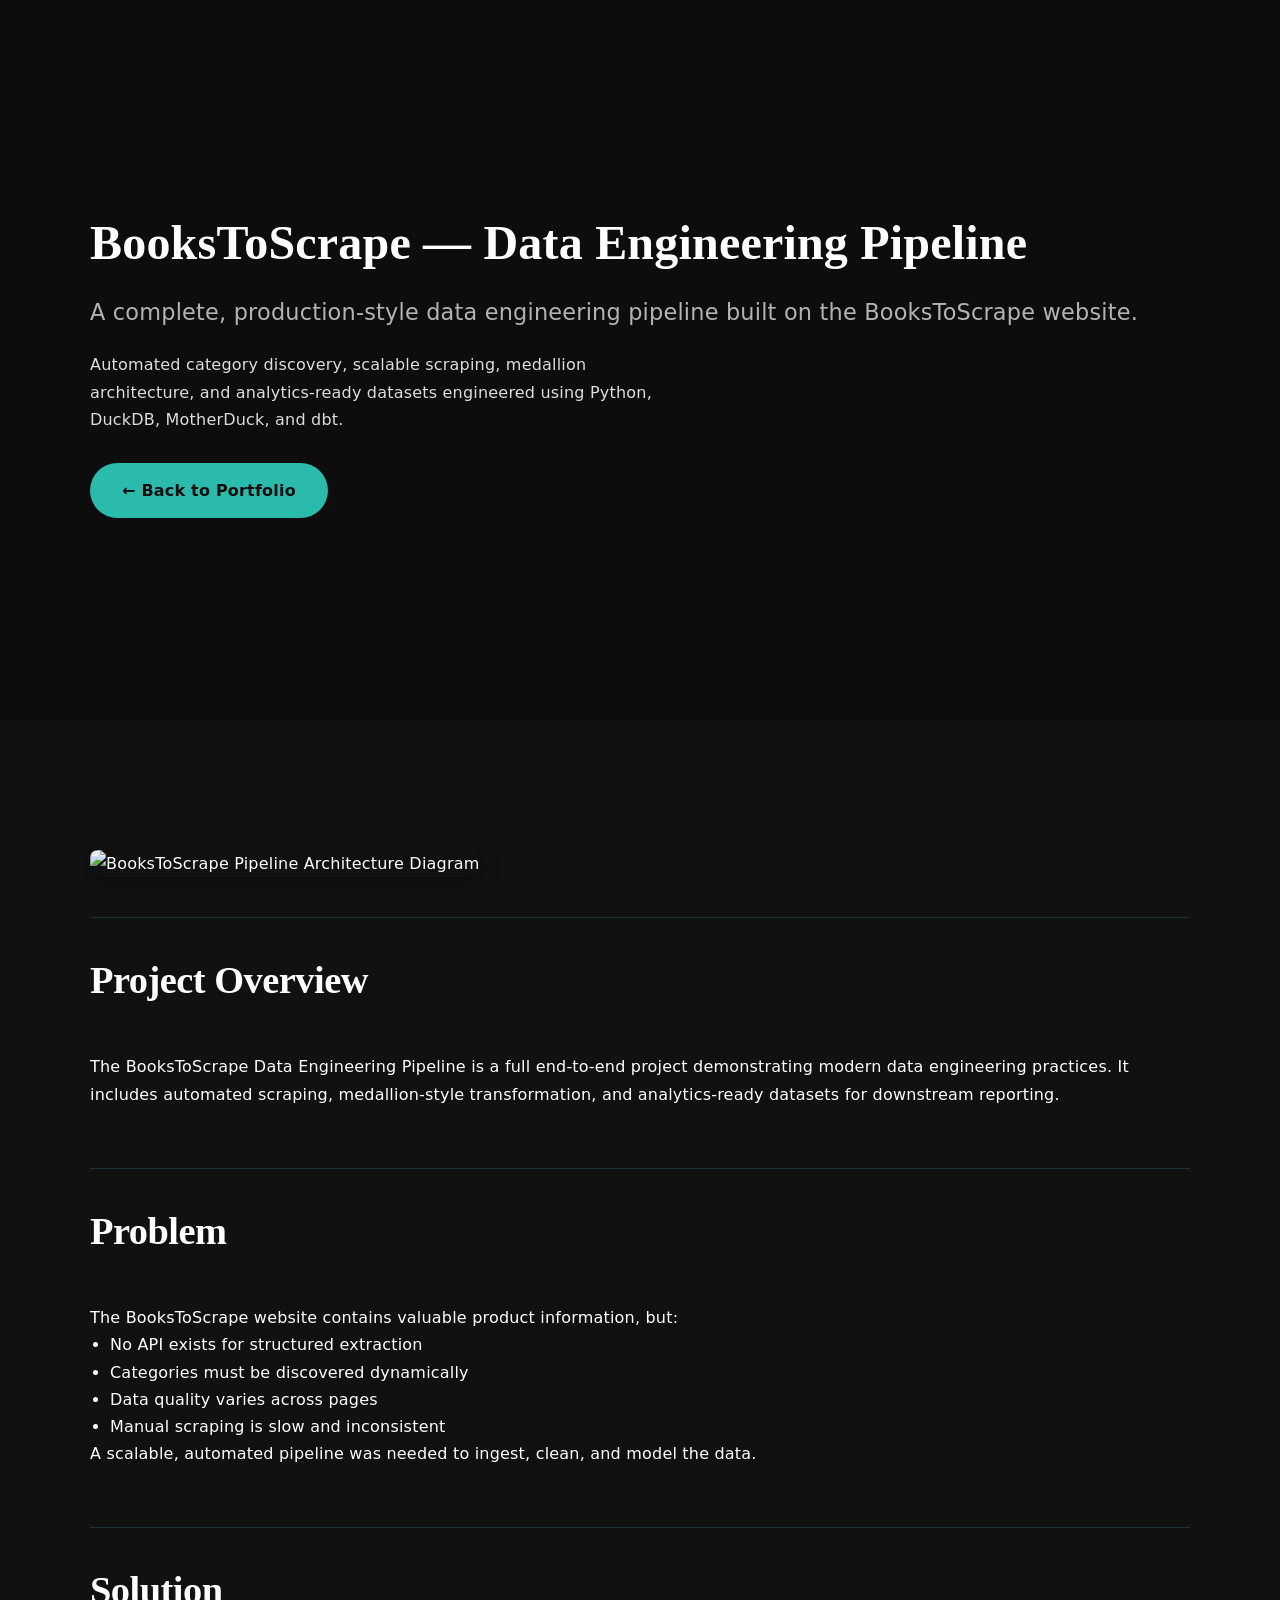
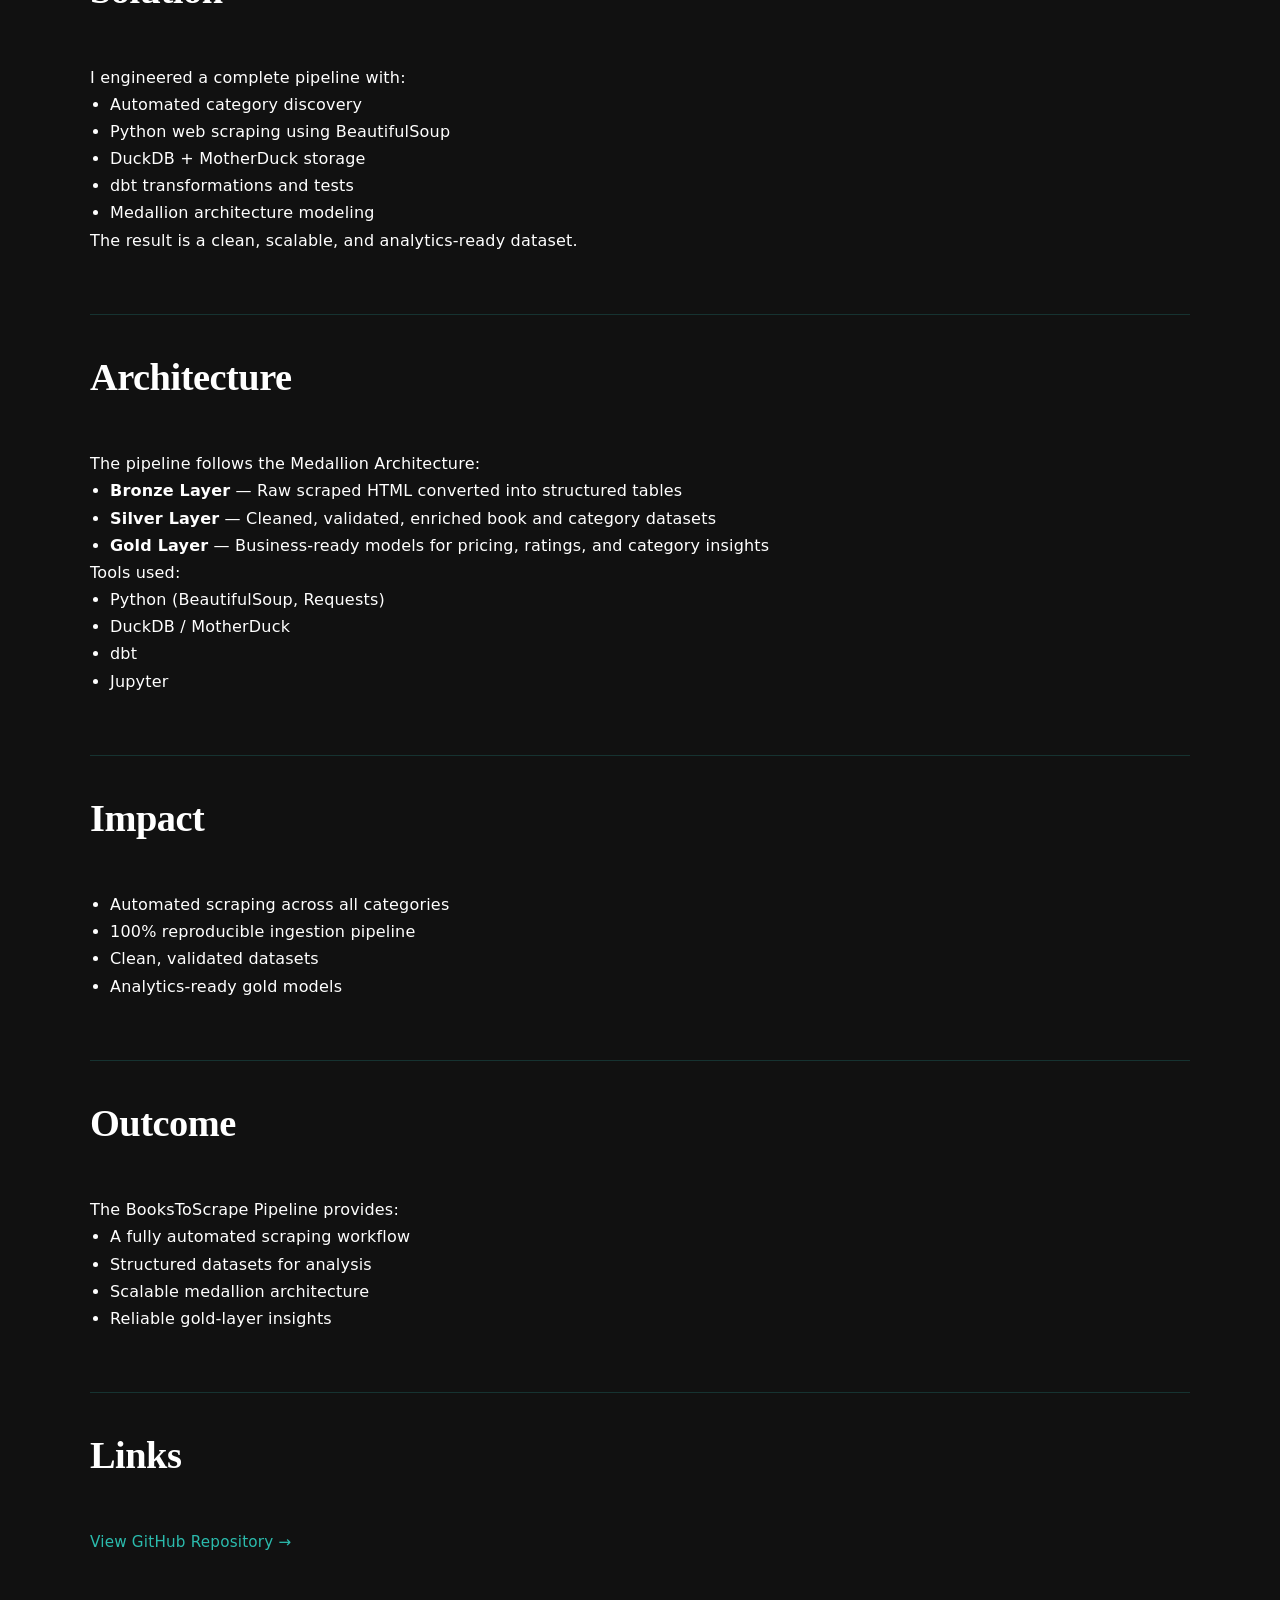
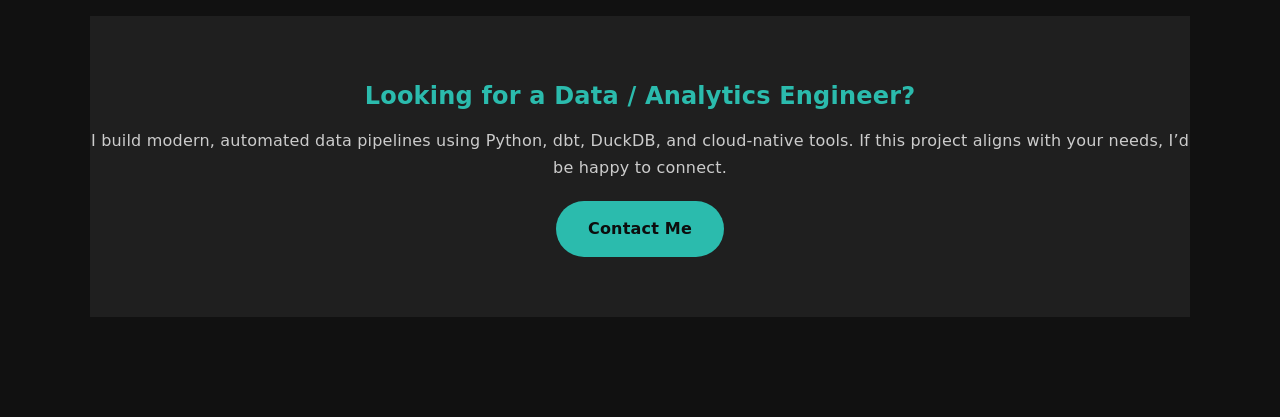
==== case-studies/books-pipeline.html @ 686584de "added new project pages" ====
<!DOCTYPE html> 
<html lang="en"> 
<head> 
    <meta charset="UTF-8"> 
    <title>BooksToScrape Data Engineering Pipeline — Case Study</title> 
    <meta name="viewport" content="width=device-width, initial-scale=1"> 
    <link rel="stylesheet" href="../assets/css/style.css"> 
</head> 

<body class="fade-in">

<header class="section-hero">
    <div class="container">
        <h1 class="hero-title">BooksToScrape — Data Engineering Pipeline</h1>
        <p class="hero-subtitle">A complete, production‑style data engineering pipeline built on the BooksToScrape website.</p>
        <p class="hero-tagline">
            Automated category discovery, scalable scraping, medallion architecture, and analytics‑ready datasets
            engineered using Python, DuckDB, MotherDuck, and dbt.
        </p>
        <a href="../index.html" class="cta-button">← Back to Portfolio</a>
    </div>
</header>

<section class="section-work">
    <div class="container">

        <!-- Full-width architecture diagram -->
        <div class="case-diagram fade-in">
            <img src="../assets/images/books_pipeline_architecture.png" alt="BooksToScrape Pipeline Architecture Diagram">
        </div>

        <!-- Overview -->
        <div class="case-study">
            <h2 class="section-title">Project Overview</h2>
            <p>
                The BooksToScrape Data Engineering Pipeline is a full end‑to‑end project demonstrating modern
                data engineering practices. It includes automated scraping, medallion‑style transformation,
                and analytics‑ready datasets for downstream reporting.
            </p>
        </div>

        <!-- Problem -->
        <div class="case-study">
            <h2 class="section-title">Problem</h2>
            <p>
                The BooksToScrape website contains valuable product information, but:
            </p>
            <ul class="case-metrics">
                <li>No API exists for structured extraction</li>
                <li>Categories must be discovered dynamically</li>
                <li>Data quality varies across pages</li>
                <li>Manual scraping is slow and inconsistent</li>
            </ul>
            <p>
                A scalable, automated pipeline was needed to ingest, clean, and model the data.
            </p>
        </div>

        <!-- Solution -->
        <div class="case-study">
            <h2 class="section-title">Solution</h2>
            <p>
                I engineered a complete pipeline with:
            </p>
            <ul class="case-metrics">
                <li>Automated category discovery</li>
                <li>Python web scraping using BeautifulSoup</li>
                <li>DuckDB + MotherDuck storage</li>
                <li>dbt transformations and tests</li>
                <li>Medallion architecture modeling</li>
            </ul>
            <p>
                The result is a clean, scalable, and analytics‑ready dataset.
            </p>
        </div>

        <!-- Architecture -->
        <div class="case-study">
            <h2 class="section-title">Architecture</h2>
            <p>The pipeline follows the Medallion Architecture:</p>
            <ul class="case-metrics">
                <li><strong>Bronze Layer</strong> — Raw scraped HTML converted into structured tables</li>
                <li><strong>Silver Layer</strong> — Cleaned, validated, enriched book and category datasets</li>
                <li><strong>Gold Layer</strong> — Business‑ready models for pricing, ratings, and category insights</li>
            </ul>
            <p>Tools used:</p>
            <ul class="case-metrics">
                <li>Python (BeautifulSoup, Requests)</li>
                <li>DuckDB / MotherDuck</li>
                <li>dbt</li>
                <li>Jupyter</li>
            </ul>
        </div>

        <!-- Impact -->
        <div class="case-study">
            <h2 class="section-title">Impact</h2>
            <ul class="case-metrics">
                <li>Automated scraping across all categories</li>
                <li>100% reproducible ingestion pipeline</li>
                <li>Clean, validated datasets</li>
                <li>Analytics‑ready gold models</li>
            </ul>
        </div>

        <!-- Outcome -->
        <div class="case-study">
            <h2 class="section-title">Outcome</h2>
            <p>
                The BooksToScrape Pipeline provides:
            </p>
            <ul class="case-metrics">
                <li>A fully automated scraping workflow</li>
                <li>Structured datasets for analysis</li>
                <li>Scalable medallion architecture</li>
                <li>Reliable gold‑layer insights</li>
            </ul>
        </div>

        <!-- Links -->
        <div class="case-study">
            <h2 class="section-title">Links</h2>
            <div class="case-links">
                <a href="https://github.com/olayinkaogunneye/BooksToScrape-Pipeline" target="_blank">View GitHub Repository →</a>
            </div>
        </div>

        <!-- Recruiter CTA -->
        <div class="section-cta">
            <h2>Looking for a Data / Analytics Engineer?</h2>
            <p>
                I build modern, automated data pipelines using Python, dbt, DuckDB, and cloud‑native tools.
                If this project aligns with your needs, I’d be happy to connect.
            </p>
            <a href="mailto:olayinkaogunneye@gmail.com" class="cta-button">Contact Me</a>
        </div>

    </div>
</section>

<button id="scrollTopBtn" class="scroll-top-btn">↑</button>
<script src="../assets/js/main.js"></script>

</body> </html>
---- assets/css/style.css ----
/* =========================================
   BASE RESET
========================================= */
* {
    margin: 0;
    padding: 0;
    box-sizing: border-box;
}

html {
    scroll-behavior: smooth;
}

body {
    font-family: 'Inter', system-ui, -apple-system, BlinkMacSystemFont, sans-serif;
    background-color: #0D0D0D;
    color: #FFFFFF;
    line-height: 1.7;
    letter-spacing: 0.2px;
}

/* =========================================
   LAYOUT
========================================= */
.container {
    width: 90%;
    max-width: 1100px;
    margin: 0 auto;
}

section {
    padding: 100px 0;
}

.section-title {
    font-family: 'Playfair Display', serif;
    font-size: 2.4rem;
    margin-bottom: 40px;
    letter-spacing: -0.5px;
}

/* =========================================
   ANIMATIONS
========================================= */
.fade-in {
    opacity: 0;
    transform: translateY(12px);
    transition: opacity 0.7s ease-out, transform 0.7s ease-out;
}

.fade-in-visible {
    opacity: 1;
    transform: translateY(0);
}

/* =========================================
   HERO
========================================= */
.section-hero {
    min-height: 80vh;
    display: flex;
    align-items: center;
    background-color: #0D0D0D;
}

.hero-title {
    font-family: 'Playfair Display', serif;
    font-size: 3rem;
    margin-bottom: 10px;
}

.hero-subtitle {
    font-size: 1.4rem;
    color: #B3B3B3;
    margin-bottom: 20px;
}

.hero-tagline {
    max-width: 600px;
    margin-bottom: 30px;
    color: #DDDDDD;
}

/* CTA Button */
.cta-button {
    display: inline-block;
    padding: 14px 32px;
    border-radius: 50px;
    background-color: #2BBBAD;
    color: #0D0D0D;
    font-weight: 600;
    text-decoration: none;
    transition: background-color 0.25s ease, transform 0.25s ease;
}

.cta-button:hover {
    background-color: #25A69A;
    transform: translateY(-2px);
}

/* =========================================
   METRICS
========================================= */
.section-metrics {
    background-color: #111111;
}

.metrics-grid {
    display: grid;
    grid-template-columns: repeat(auto-fit, minmax(180px, 1fr));
    gap: 24px;
}

.metric-item {
    padding: 20px 0;
}

.metric-value {
    display: block;
    font-size: 2rem;
    font-weight: 700;
    color: #2BBBAD;
}

.metric-label {
    display: block;
    color: #B3B3B3;
    margin-top: 6px;
}

/* =========================================
   SERVICES
========================================= */
.section-services {
    background-color: #0D0D0D;
}

.services-grid {
    display: grid;
    grid-template-columns: repeat(auto-fit, minmax(220px, 1fr));
    gap: 32px;
}

.service-item h3 {
    font-size: 1.2rem;
    margin-bottom: 10px;
}

.service-item p {
    color: #CCCCCC;
    font-size: 0.95rem;
}

/* =========================================
   CASE STUDIES
========================================= */
.section-work {
    background-color: #111111;
}

.case-study {
    margin-bottom: 60px;
    border-top: 1px solid #2BBBAD33;
    padding-top: 30px;
}

.case-title {
    font-size: 1.8rem;
    margin-bottom: 25px;
}

.case-block {
    margin-bottom: 18px;
}

.case-block h4 {
    font-size: 1rem;
    color: #2BBBAD;
    margin-bottom: 6px;
}

.case-block p,
.case-block ul {
    color: #DDDDDD;
    font-size: 0.95rem;
}

.case-metrics {
    list-style: disc;
    padding-left: 20px;
}

/* Diagram Styling */
.case-diagram {
    margin: 30px 0 40px;
}

.case-diagram img {
    width: 100%;
    border-radius: 8px;
    box-shadow: 0 4px 18px rgba(0, 0, 0, 0.35);
    opacity: 0;
    transform: scale(0.98);
    transition: opacity 0.8s ease-out, transform 0.8s ease-out;
}

.case-diagram img.fade-in-visible {
    opacity: 1;
    transform: scale(1);
}

.case-links a {
    margin-right: 18px;
    font-size: 0.95rem;
    color: #2BBBAD;
    text-decoration: none;
}

.case-links a:hover {
    text-decoration: underline;
}

/* =========================================
   EXPERIENCE TIMELINE
========================================= */
.section-experience {
    background-color: #0D0D0D;
}

.timeline {
    border-left: 2px solid #2BBBAD55;
    padding-left: 24px;
}

.timeline-item {
    position: relative;
    margin-bottom: 30px;
}

.timeline-dot {
    position: absolute;
    left: -11px;
    top: 4px;
    width: 16px;
    height: 16px;
    border-radius: 50%;
    background-color: #2BBBAD;
    border: 3px solid #0D0D0D;
}

.timeline-content h3 {
    font-size: 1.1rem;
    margin-bottom: 6px;
}

.timeline-content p {
    color: #CCCCCC;
    font-size: 0.95rem;
}

/* =========================================
   CTA SECTION
========================================= */
.section-cta {
    background-color: #1F1F1F;
    text-align: center;
    padding: 60px 0;
}

.section-cta h2 {
    color: #2BBBAD;
    margin-bottom: 10px;
}

.section-cta p {
    color: #CCCCCC;
    margin-bottom: 20px;
}

/* =========================================
   SCROLL TO TOP BUTTON
========================================= */
.scroll-top-btn {
    position: fixed;
    bottom: 40px;
    right: 40px;
    background-color: #2BBBAD;
    color: #0D0D0D;
    border: none;
    padding: 14px 18px;
    border-radius: 50%;
    font-size: 22px;
    cursor: pointer;
    opacity: 0;
    transform: scale(0.9);
    transition: opacity 0.3s ease, transform 0.3s ease;
}

.scroll-top-btn.visible {
    opacity: 1;
    transform: scale(1);
}

/* =========================================
   FOOTER
========================================= */
.footer {
    background-color: #050505;
    padding: 60px 0 40px;
    text-align: center;
}

.footer-name {
    font-family: 'Playfair Display', serif;
    font-size: 1.3rem;
    margin-bottom: 4px;
}

.footer-role {
    color: #B3B3B3;
    margin-bottom: 16px;
}

.footer-links a {
    margin: 0 14px;
    color: #2BBBAD;
    font-size: 1rem;
    text-decoration: none;
}

.footer-links a:hover {
    text-decoration: underline;
}

.footer-copy {
    margin-top: 16px;
    font-size: 0.85rem;
    color: #777777;
}

/* =========================================
   RESPONSIVE
========================================= */
@media (max-width: 768px) {
    .hero-title {
        font-size: 2.4rem;
    }

    .hero-subtitle {
        font-size: 1.2rem;
    }

    section {
        padding: 70px 0;
    }
}
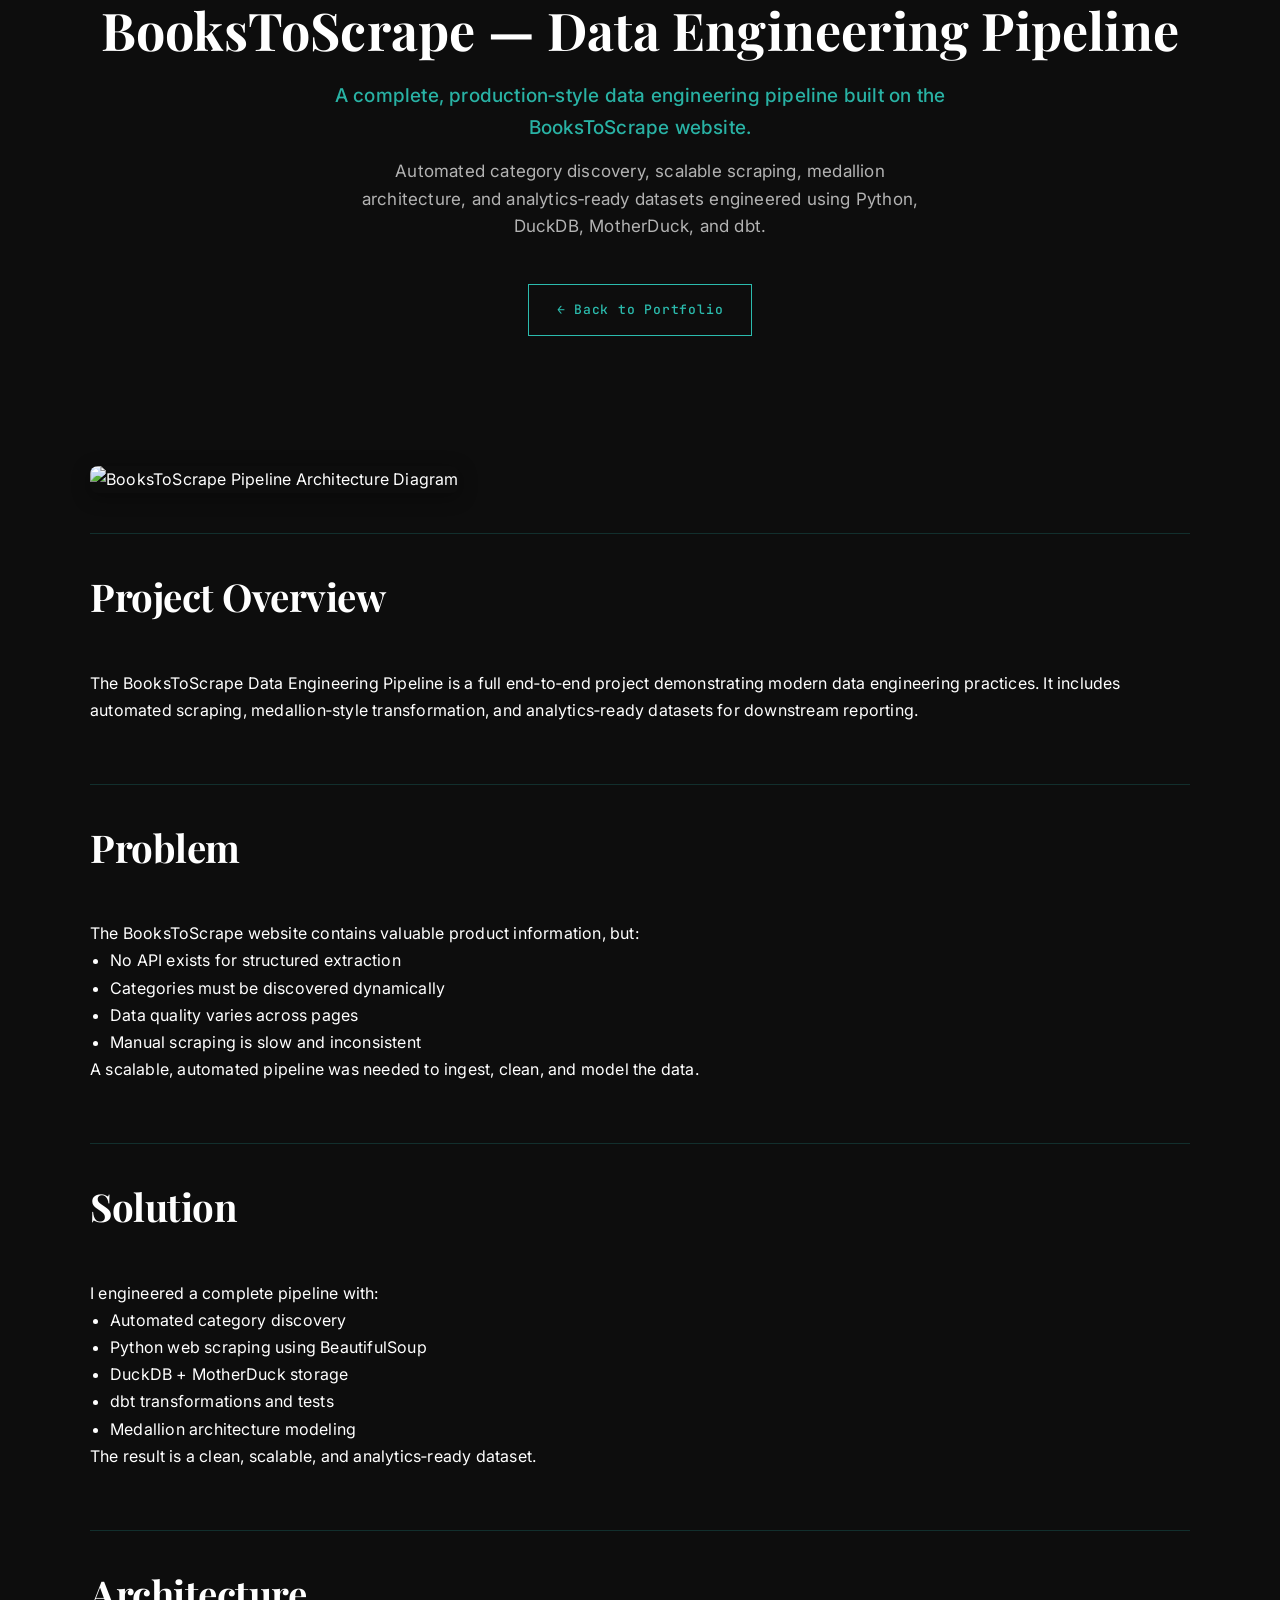
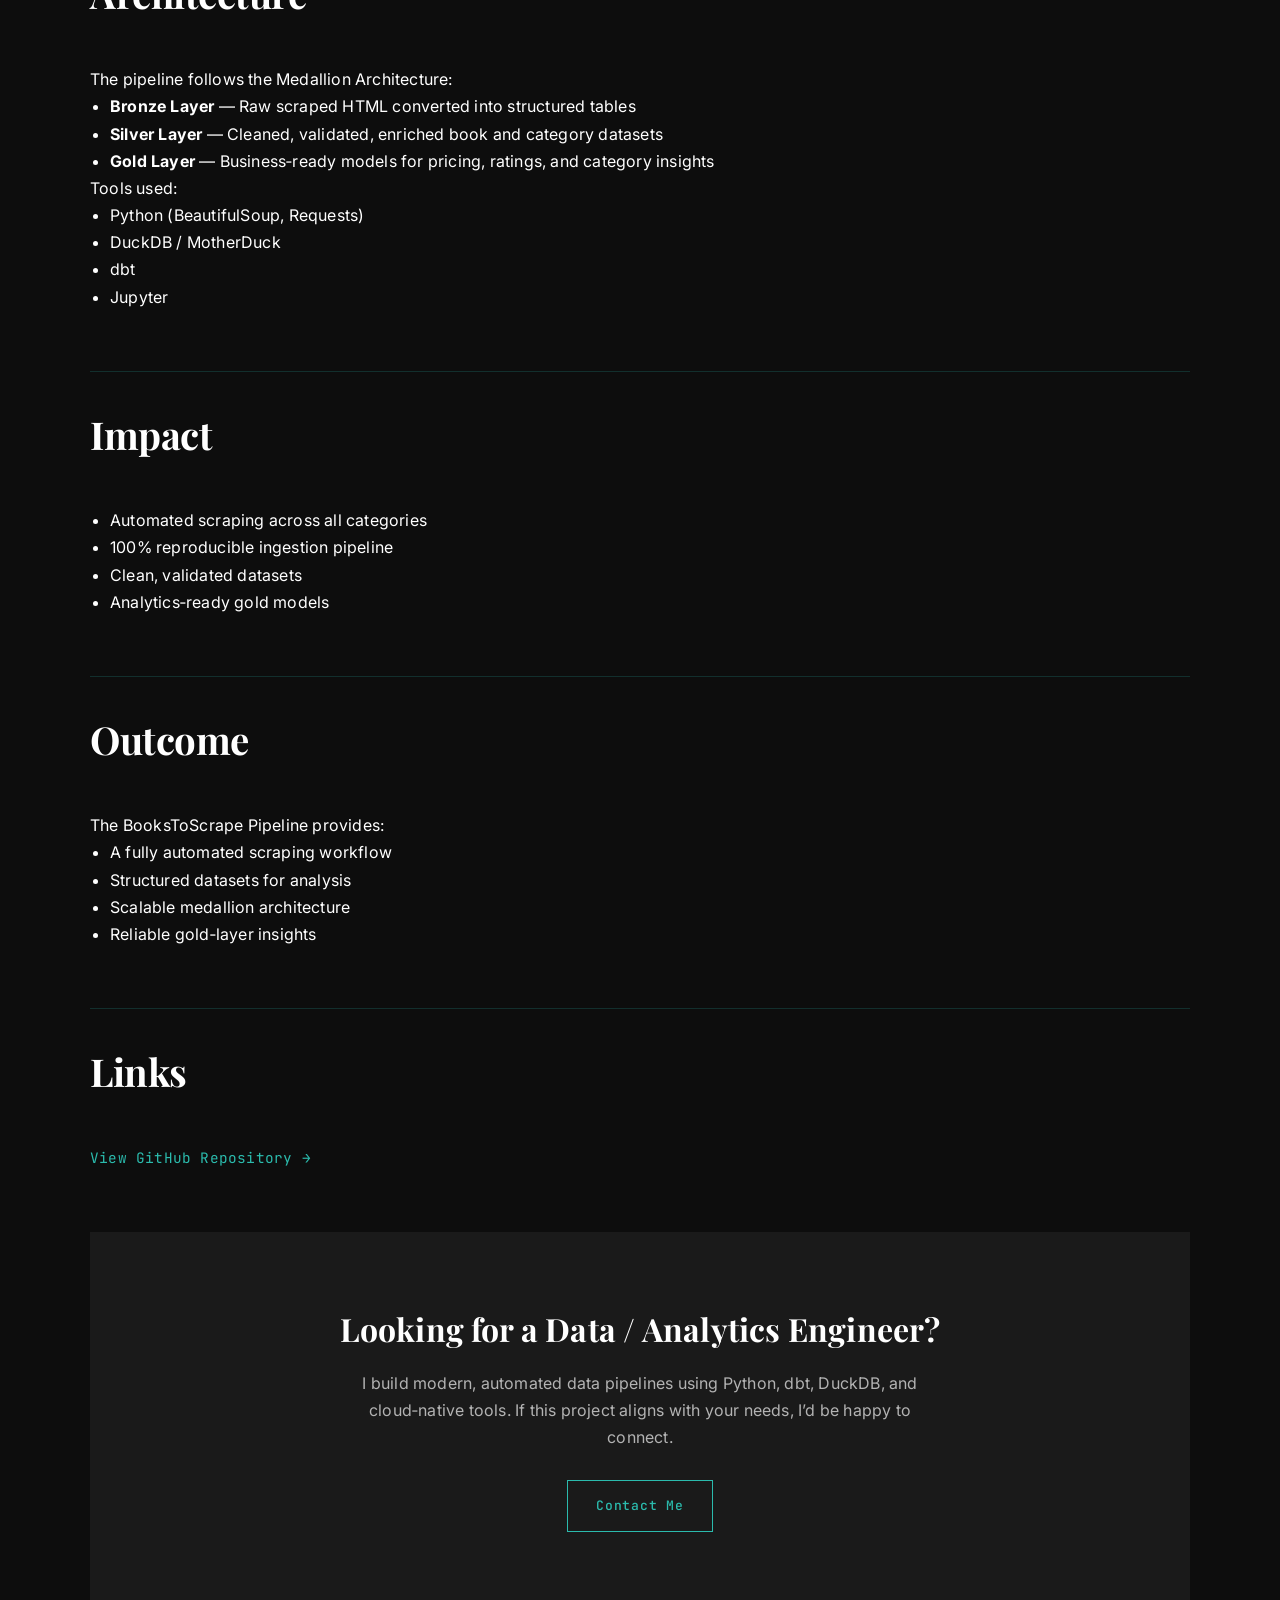
==== commit ffd9c3e9: "added new files" ====
--- a/case-studies/books-pipeline.html
+++ b/case-studies/books-pipeline.html
@@ -4,6 +4,9 @@
     <meta charset="UTF-8"> 
     <title>BooksToScrape Data Engineering Pipeline — Case Study</title> 
     <meta name="viewport" content="width=device-width, initial-scale=1"> 
+        <link rel="preconnect" href="https://fonts.googleapis.com">
+    <link rel="preconnect" href="https://fonts.gstatic.com" crossorigin>
+    <link href="https://fonts.googleapis.com/css2?family=Inter:wght@300;400;500;600;700&family=Playfair+Display:ital,wght@0,500;0,700;1,500&family=JetBrains+Mono:wght@400;500&display=swap" rel="stylesheet">
     <link rel="stylesheet" href="../assets/css/style.css"> 
 </head> 
 
--- a/assets/css/style.css
+++ b/assets/css/style.css
@@ -7,14 +7,28 @@
     box-sizing: border-box;
 }
 
+:root {
+    --bg: #0d0d0d;
+    --bg-alt: #111111;
+    --bg-footer: #050505;
+    --text: #ffffff;
+    --text-muted: #b3b3b3;
+    --text-dim: #777777;
+    --accent: #2bbbad;
+    --accent-dim: rgba(43, 187, 173, 0.2);
+    --font-display: 'Playfair Display', serif;
+    --font-body: 'Inter', system-ui, -apple-system, BlinkMacSystemFont, sans-serif;
+    --font-mono: 'JetBrains Mono', monospace;
+}
+
 html {
     scroll-behavior: smooth;
 }
 
 body {
-    font-family: 'Inter', system-ui, -apple-system, BlinkMacSystemFont, sans-serif;
-    background-color: #0D0D0D;
-    color: #FFFFFF;
+    font-family: var(--font-body);
+    background-color: var(--bg);
+    color: var(--text);
     line-height: 1.7;
     letter-spacing: 0.2px;
 }
@@ -33,7 +47,7 @@
 }
 
 .section-title {
-    font-family: 'Playfair Display', serif;
+    font-family: var(--font-display);
     font-size: 2.4rem;
     margin-bottom: 40px;
     letter-spacing: -0.5px;
@@ -53,86 +67,212 @@
     transform: translateY(0);
 }
 
+@media (prefers-reduced-motion: reduce) {
+    .fade-in {
+        opacity: 1;
+        transform: none;
+        transition: none;
+    }
+}
+
 /* =========================================
    HERO
 ========================================= */
 .section-hero {
-    min-height: 80vh;
+    background-color: var(--bg);
+    color: var(--text);
+    text-align: center;
+}
+
+/* NAVBAR */
+.navbar {
+    width: 100%;
+    padding: 28px 48px;
     display: flex;
+    justify-content: space-between;
     align-items: center;
-    background-color: #0D0D0D;
-}
-
-.hero-title {
-    font-family: 'Playfair Display', serif;
-    font-size: 3rem;
-    margin-bottom: 10px;
+    font-family: var(--font-mono);
+}
+
+.nav-brand {
+    font-size: 13px;
+    letter-spacing: 0.12em;
+    font-weight: 500;
+}
+
+.nav-menu {
+    display: flex;
+    list-style: none;
+    gap: 36px;
+}
+
+.nav-menu a {
+    color: var(--text-muted);
+    text-decoration: none;
+    font-size: 12px;
+    letter-spacing: 0.1em;
+    transition: color 0.2s ease;
+}
+
+.nav-menu a:hover {
+    color: var(--accent);
+}
+
+/* HERO CENTER BLOCK */
+.hero-content {
+    max-width: 780px;
+    margin: 100px auto 0;
+    padding: 0 24px;
+    display: flex;
+    flex-direction: column;
+    align-items: center;
+}
+
+.hero-name {
+    font-family: var(--font-display);
+    font-size: clamp(48px, 8vw, 78px);
+    line-height: 1.08;
+    font-weight: 700;
+    margin-bottom: 28px;
+}
+
+.hero-first {
+    display: block;
+    color: var(--text);
+}
+
+.hero-last {
+    display: block;
+    font-style: italic;
+    font-weight: 500;
+    color: var(--accent);
 }
 
 .hero-subtitle {
-    font-size: 1.4rem;
-    color: #B3B3B3;
-    margin-bottom: 20px;
+    font-size: 19px;
+    font-weight: 500;
+    opacity: 0.95;
+    margin-bottom: 14px;
 }
 
 .hero-tagline {
-    max-width: 600px;
-    margin-bottom: 30px;
-    color: #DDDDDD;
-}
-
-/* CTA Button */
+    max-width: 560px;
+    font-size: 17px;
+    color: var(--text-muted);
+    line-height: 1.6;
+    margin-bottom: 40px;
+}
+
+/* BUTTONS */
+.hero-buttons {
+    display: flex;
+    gap: 16px;
+    flex-wrap: wrap;
+    justify-content: center;
+}
+
+.hero-btn,
 .cta-button {
     display: inline-block;
-    padding: 14px 32px;
-    border-radius: 50px;
-    background-color: #2BBBAD;
-    color: #0D0D0D;
-    font-weight: 600;
+    font-family: var(--font-mono);
+    font-size: 13px;
+    letter-spacing: 0.06em;
+    padding: 14px 28px;
+    border: 1px solid var(--accent);
+    color: var(--accent);
     text-decoration: none;
-    transition: background-color 0.25s ease, transform 0.25s ease;
-}
-
+    font-weight: 500;
+    transition: background-color 0.25s ease, color 0.25s ease;
+}
+
+.hero-btn:hover,
 .cta-button:hover {
-    background-color: #25A69A;
-    transform: translateY(-2px);
-}
-
-/* =========================================
-   METRICS
-========================================= */
-.section-metrics {
-    background-color: #111111;
-}
-
-.metrics-grid {
-    display: grid;
-    grid-template-columns: repeat(auto-fit, minmax(180px, 1fr));
-    gap: 24px;
-}
-
-.metric-item {
-    padding: 20px 0;
-}
-
-.metric-value {
-    display: block;
-    font-size: 2rem;
+    background-color: var(--accent);
+    color: var(--bg);
+}
+
+/* HERO STATS */
+.hero-stats {
+    margin-top: 80px;
+    padding-top: 40px;
+    padding-bottom: 8px;
+    border-top: 1px solid var(--accent-dim);
+    width: 100%;
+    display: flex;
+    justify-content: center;
+    gap: 56px;
+    flex-wrap: wrap;
+}
+
+.hero-stat {
+    display: flex;
+    flex-direction: column;
+    align-items: center;
+    min-width: 120px;
+}
+
+.hero-stat-value {
+    font-family: var(--font-display);
+    font-size: 34px;
     font-weight: 700;
-    color: #2BBBAD;
-}
-
-.metric-label {
-    display: block;
-    color: #B3B3B3;
-    margin-top: 6px;
+    color: var(--text);
+}
+
+.hero-stat-label {
+    margin-top: 8px;
+    font-family: var(--font-mono);
+    font-size: 10.5px;
+    letter-spacing: 0.06em;
+    text-transform: uppercase;
+    color: var(--text-muted);
+    max-width: 140px;
+}
+
+/* IMPACT SECTION */
+.impact-section {
+    background-color: var(--bg);
+    color: var(--text);
+    padding: 100px 40px;
+}
+
+.impact-content {
+    max-width: 780px;
+    margin: 0 auto;
+}
+
+.impact-title {
+    font-family: var(--font-display);
+    font-size: 40px;
+    font-weight: 700;
+    margin-bottom: 20px;
+}
+
+.impact-links a {
+    margin-right: 24px;
+    color: var(--accent);
+    text-decoration: none;
+    font-family: var(--font-mono);
+    font-size: 13px;
+    letter-spacing: 0.05em;
+}
+
+.impact-links a:hover {
+    text-decoration: underline;
+}
+
+.impact-summary {
+    max-width: 700px;
+    font-size: 18px;
+    color: var(--text-muted);
+    line-height: 1.7;
+    margin-top: 32px;
 }
 
 /* =========================================
    SERVICES
 ========================================= */
 .section-services {
-    background-color: #0D0D0D;
+    background-color: var(--bg-alt);
 }
 
 .services-grid {
@@ -141,13 +281,24 @@
     gap: 32px;
 }
 
+.service-item {
+    padding: 28px;
+    border: 1px solid var(--accent-dim);
+    transition: border-color 0.25s ease;
+}
+
+.service-item:hover {
+    border-color: var(--accent);
+}
+
 .service-item h3 {
+    font-family: var(--font-display);
     font-size: 1.2rem;
     margin-bottom: 10px;
 }
 
 .service-item p {
-    color: #CCCCCC;
+    color: var(--text-muted);
     font-size: 0.95rem;
 }
 
@@ -155,16 +306,17 @@
    CASE STUDIES
 ========================================= */
 .section-work {
-    background-color: #111111;
+    background-color: var(--bg);
 }
 
 .case-study {
     margin-bottom: 60px;
-    border-top: 1px solid #2BBBAD33;
+    border-top: 1px solid var(--accent-dim);
     padding-top: 30px;
 }
 
 .case-title {
+    font-family: var(--font-display);
     font-size: 1.8rem;
     margin-bottom: 25px;
 }
@@ -174,14 +326,17 @@
 }
 
 .case-block h4 {
-    font-size: 1rem;
-    color: #2BBBAD;
-    margin-bottom: 6px;
+    font-family: var(--font-mono);
+    font-size: 0.85rem;
+    letter-spacing: 0.06em;
+    text-transform: uppercase;
+    color: var(--accent);
+    margin-bottom: 8px;
 }
 
 .case-block p,
 .case-block ul {
-    color: #DDDDDD;
+    color: #dddddd;
     font-size: 0.95rem;
 }
 
@@ -211,8 +366,9 @@
 
 .case-links a {
     margin-right: 18px;
-    font-size: 0.95rem;
-    color: #2BBBAD;
+    font-family: var(--font-mono);
+    font-size: 0.9rem;
+    color: var(--accent);
     text-decoration: none;
 }
 
@@ -221,60 +377,52 @@
 }
 
 /* =========================================
-   EXPERIENCE TIMELINE
-========================================= */
-.section-experience {
-    background-color: #0D0D0D;
-}
-
-.timeline {
-    border-left: 2px solid #2BBBAD55;
-    padding-left: 24px;
-}
-
-.timeline-item {
-    position: relative;
-    margin-bottom: 30px;
-}
-
-.timeline-dot {
-    position: absolute;
-    left: -11px;
-    top: 4px;
-    width: 16px;
-    height: 16px;
-    border-radius: 50%;
-    background-color: #2BBBAD;
-    border: 3px solid #0D0D0D;
-}
-
-.timeline-content h3 {
-    font-size: 1.1rem;
-    margin-bottom: 6px;
-}
-
-.timeline-content p {
-    color: #CCCCCC;
-    font-size: 0.95rem;
+   CASE STUDY PAGE HERO (books/fabric/etc.)
+========================================= */
+.hero-title {
+    font-family: var(--font-display);
+    font-size: clamp(32px, 5vw, 52px);
+    font-weight: 700;
+    line-height: 1.15;
+    margin-bottom: 20px;
+}
+
+.section-hero .hero-subtitle {
+    max-width: 640px;
+    margin: 0 auto 14px;
+    color: var(--accent);
+}
+
+.section-hero .hero-tagline {
+    margin: 0 auto 36px;
+}
+
+.section-hero .container .cta-button {
+    margin-top: 8px;
 }
 
 /* =========================================
    CTA SECTION
 ========================================= */
 .section-cta {
-    background-color: #1F1F1F;
+    background-color: #1a1a1a;
     text-align: center;
-    padding: 60px 0;
+    padding: 70px 0;
 }
 
 .section-cta h2 {
-    color: #2BBBAD;
-    margin-bottom: 10px;
+    font-family: var(--font-display);
+    color: var(--text);
+    font-size: 2rem;
+    margin-bottom: 14px;
 }
 
 .section-cta p {
-    color: #CCCCCC;
-    margin-bottom: 20px;
+    color: var(--text-muted);
+    margin-bottom: 28px;
+    max-width: 560px;
+    margin-left: auto;
+    margin-right: auto;
 }
 
 /* =========================================
@@ -284,8 +432,8 @@
     position: fixed;
     bottom: 40px;
     right: 40px;
-    background-color: #2BBBAD;
-    color: #0D0D0D;
+    background-color: var(--accent);
+    color: var(--bg);
     border: none;
     padding: 14px 18px;
     border-radius: 50%;
@@ -305,26 +453,27 @@
    FOOTER
 ========================================= */
 .footer {
-    background-color: #050505;
+    background-color: var(--bg-footer);
     padding: 60px 0 40px;
     text-align: center;
 }
 
 .footer-name {
-    font-family: 'Playfair Display', serif;
+    font-family: var(--font-display);
     font-size: 1.3rem;
     margin-bottom: 4px;
 }
 
 .footer-role {
-    color: #B3B3B3;
+    color: var(--text-muted);
     margin-bottom: 16px;
 }
 
 .footer-links a {
     margin: 0 14px;
-    color: #2BBBAD;
-    font-size: 1rem;
+    color: var(--accent);
+    font-family: var(--font-mono);
+    font-size: 0.9rem;
     text-decoration: none;
 }
 
@@ -335,19 +484,44 @@
 .footer-copy {
     margin-top: 16px;
     font-size: 0.85rem;
-    color: #777777;
+    color: var(--text-dim);
 }
 
 /* =========================================
    RESPONSIVE
 ========================================= */
 @media (max-width: 768px) {
+    .navbar {
+        flex-direction: column;
+        gap: 16px;
+        padding: 24px;
+    }
+
+    .nav-menu {
+        gap: 20px;
+        flex-wrap: wrap;
+        justify-content: center;
+    }
+
+    .hero-content {
+        margin-top: 60px;
+    }
+
+    .hero-stats {
+        gap: 32px;
+        margin-top: 56px;
+    }
+
     .hero-title {
-        font-size: 2.4rem;
+        font-size: 2.2rem;
     }
 
     .hero-subtitle {
-        font-size: 1.2rem;
+        font-size: 1.1rem;
+    }
+
+    .impact-metrics {
+        grid-template-columns: repeat(2, 1fr);
     }
 
     section {
